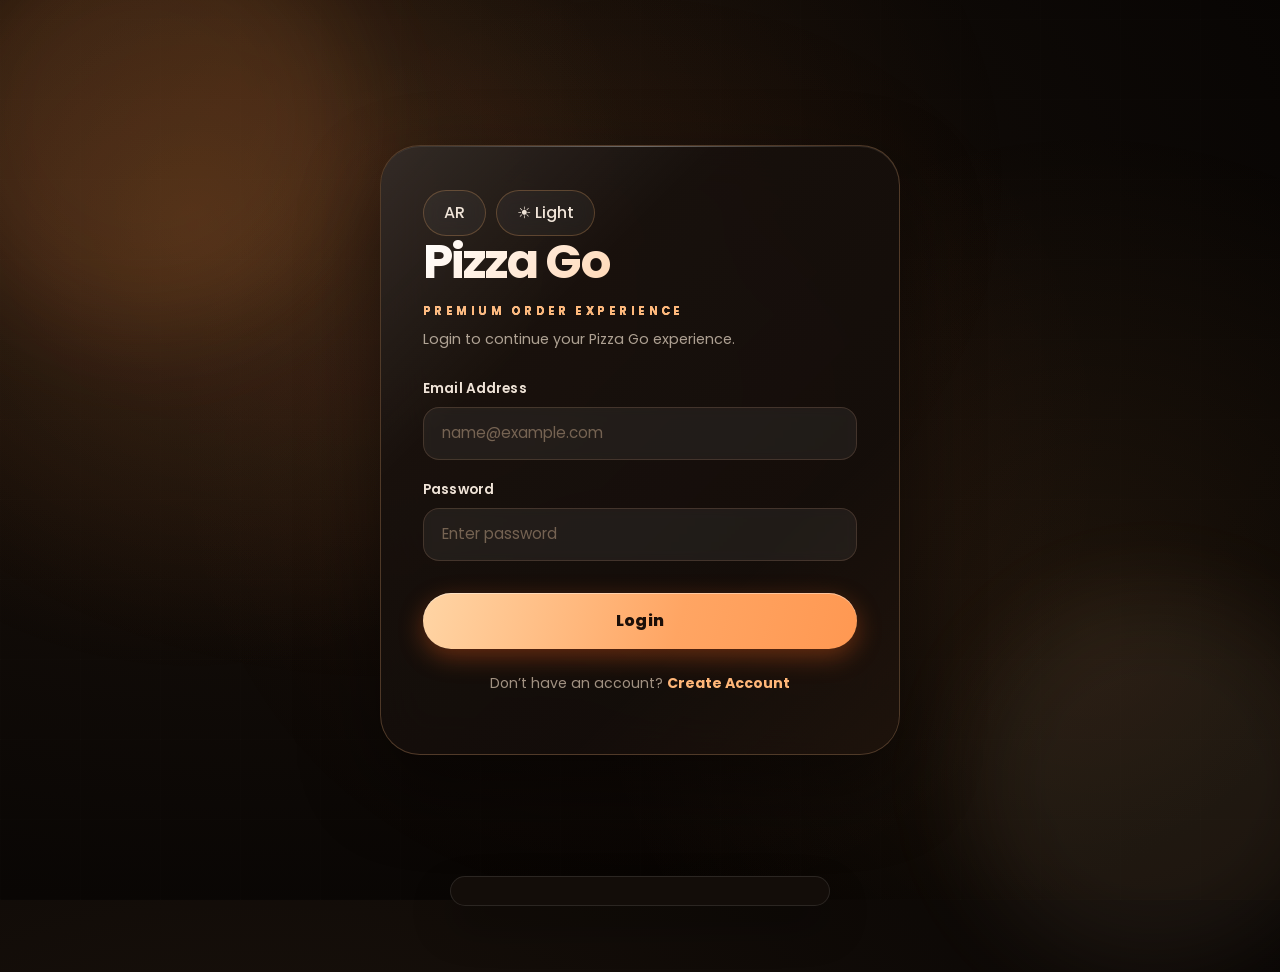
==== pages/my-orders.html @ b51ce788 "Initial commit" ====
<!DOCTYPE html>
<html lang="en">
<head>
  <meta charset="UTF-8" />
  <meta name="viewport" content="width=device-width, initial-scale=1.0" />

  <title>Pizza Go - My Orders</title>

  <link rel="preconnect" href="https://fonts.googleapis.com">
  <link rel="preconnect" href="https://fonts.gstatic.com" crossorigin>

  <link
    href="https://fonts.googleapis.com/css2?family=Poppins:wght@300;400;500;600;700;800&display=swap"
    rel="stylesheet"
  />

  <link rel="stylesheet" href="../css/global.css" />
  <link rel="stylesheet" href="../css/my-orders.css" />
</head>

<body>
  <header class="topbar">
    <h1>🍕 My Orders</h1>

    <div class="topbar-actions">
      <a class="ghost-btn" href="./order.html">New Order</a>
      <button id="logoutBtn" class="ghost-btn" type="button">Logout</button>
    </div>
  </header>

  <main class="orders-page">
    <section class="card orders-card">
      <div class="section-head">
        <div>
          <p class="eyebrow">Order history</p>
          <h2>All your pizza orders</h2>
          <p class="muted">Track every order and its current machine status.</p>
        </div>

        <button id="refreshBtn" class="ghost-btn small" type="button">
          Refresh
        </button>
      </div>

      <div id="ordersContainer" class="orders-list">
        <p class="muted">Loading your orders...</p>
      </div>
    </section>
  </main>

  <div id="toast" class="toast"></div>

  <script src="../js/config.js"></script>
  <script src="../js/my-orders.js"></script>
</body>
</html>
---- css/global.css ----
/* global.css - Enhanced Professional Version */
:root {
  --bg: #0a0604;
  --bg-2: #16100c;
  --bg-3: #1f1611;
  --surface: rgba(25, 18, 14, 0.85);
  --surface-strong: rgba(35, 25, 20, 0.95);
  --surface-soft: rgba(255, 248, 241, 0.06);
  --card-border: rgba(255, 181, 108, 0.2);
  --card-border-strong: rgba(255, 181, 108, 0.4);
  --text: #fffaf5;
  --text-soft: #f0e4d8;
  --muted: #c5b5a5;
  --primary: #ff8c42;
  --primary-2: #ffb15c;
  --primary-dark: #e57a2a;
  --primary-light: #ffa35c;
  --accent: #ffe6cc;
  --accent-glow: rgba(255, 140, 66, 0.3);
  --success: #4cd964;
  --danger: #ff5e5e;
  --warning: #ffcc00;
  --info: #5ac8fa;
  --shadow-sm: 0 4px 12px rgba(0, 0, 0, 0.2);
  --shadow-md: 0 8px 24px rgba(0, 0, 0, 0.25);
  --shadow-lg: 0 16px 48px rgba(0, 0, 0, 0.3);
  --shadow-xl: 0 32px 80px rgba(0, 0, 0, 0.35);
  --radius-sm: 12px;
  --radius-md: 16px;
  --radius-lg: 24px;
  --radius-xl: 32px;
  --radius-2xl: 40px;
  --max-width: 1280px;
  --transition-fast: 0.15s ease;
  --transition-base: 0.25s ease;
  --transition-slow: 0.4s ease;
}

* {
  box-sizing: border-box;
  margin: 0;
  padding: 0;
}

html {
  scroll-behavior: smooth;
}

html,
body {
  margin: 0;
  padding: 0;
  min-height: 100vh;
}

body {
  font-family: 'Inter', 'Poppins', system-ui, -apple-system, BlinkMacSystemFont, 'Segoe UI', sans-serif;
  color: var(--text);
  background: radial-gradient(ellipse at 20% 30%, #1a120c, #050302 90%);
  position: relative;
  overflow-x: hidden;
  line-height: 1.5;
  font-weight: 400;
  -webkit-font-smoothing: antialiased;
  -moz-osx-font-smoothing: grayscale;
}

/* Animated gradient background */
body::before {
  content: '';
  position: fixed;
  inset: 0;
  background: 
    radial-gradient(circle at 15% 25%, rgba(255, 140, 66, 0.12) 0%, transparent 35%),
    radial-gradient(circle at 85% 70%, rgba(255, 177, 92, 0.08) 0%, transparent 40%),
    radial-gradient(circle at 50% 50%, rgba(255, 100, 50, 0.05) 0%, transparent 60%);
  pointer-events: none;
  z-index: -2;
}

body::after {
  content: '';
  position: fixed;
  inset: 0;
  background-image: 
    repeating-linear-gradient(90deg, rgba(255, 255, 255, 0.02) 0px, rgba(255, 255, 255, 0.02) 1px, transparent 1px, transparent 80px),
    repeating-linear-gradient(0deg, rgba(255, 255, 255, 0.02) 0px, rgba(255, 255, 255, 0.02) 1px, transparent 1px, transparent 80px);
  pointer-events: none;
  z-index: -1;
  opacity: 0.5;
}

/* Smooth scrollbar */
::-webkit-scrollbar {
  width: 8px;
  height: 8px;
}

::-webkit-scrollbar-track {
  background: rgba(20, 12, 8, 0.6);
  border-radius: 10px;
}

::-webkit-scrollbar-thumb {
  background: linear-gradient(135deg, #ffa563, #ff6b2a);
  border-radius: 10px;
}

::-webkit-scrollbar-thumb:hover {
  background: linear-gradient(135deg, #ffb87a, #ff7a3a);
}

/* Selection styling */
::selection {
  background: rgba(255, 140, 66, 0.4);
  color: #fff;
}

::-moz-selection {
  background: rgba(255, 140, 66, 0.4);
  color: #fff;
}

/* Typography enhancements */
h1, h2, h3, h4, h5, h6 {
  font-weight: 700;
  line-height: 1.2;
  letter-spacing: -0.02em;
}

h1 {
  font-size: clamp(2rem, 5vw, 3rem);
}

h2 {
  font-size: clamp(1.5rem, 4vw, 2rem);
}

h3 {
  font-size: clamp(1.25rem, 3vw, 1.5rem);
}

p {
  margin-bottom: 1rem;
}

a {
  color: inherit;
  text-decoration: none;
  transition: color var(--transition-fast);
}

button,
input,
select,
textarea {
  font: inherit;
}

button {
  cursor: pointer;
  transition: all var(--transition-base);
  border: none;
  background: none;
}

button:hover:not(:disabled) {
  transform: translateY(-2px);
}

button:active:not(:disabled) {
  transform: translateY(0);
}

input {
  transition: all var(--transition-base);
}

input:focus {
  outline: none;
}

/* Utility classes */
.hidden {
  display: none !important;
}

.visually-hidden {
  position: absolute;
  width: 1px;
  height: 1px;
  padding: 0;
  margin: -1px;
  overflow: hidden;
  clip: rect(0, 0, 0, 0);
  white-space: nowrap;
  border-width: 0;
}

/* Enhanced Button Styles */
.primary-btn {
  width: 100%;
  border: none;
  padding: 16px 24px;
  color: #1c0f08;
  font-weight: 800;
  letter-spacing: 0.02em;
  border-radius: 100px;
  background: linear-gradient(105deg, #ffd5a5 0%, #ffa563 30%, #ff8c42 70%, #ff6b2a 100%);
  background-size: 200% auto;
  box-shadow: 0 8px 24px rgba(255, 100, 30, 0.35), inset 0 1px 0 rgba(255, 255, 255, 0.4);
  text-decoration: none;
  display: inline-flex;
  align-items: center;
  justify-content: center;
  text-align: center;
  gap: 8px;
  transition: all 0.3s cubic-bezier(0.2, 0.9, 0.4, 1.1);
  position: relative;
  overflow: hidden;
  cursor: pointer;
}

.primary-btn:hover {
  transform: translateY(-3px);
  background-position: 100% 0;
  box-shadow: 0 12px 32px rgba(255, 100, 30, 0.45), inset 0 1px 0 rgba(255, 255, 255, 0.5);
}

.primary-btn:active {
  transform: translateY(0);
}

.secondary-btn {
  width: 100%;
  border: 1px solid rgba(255, 181, 108, 0.4);
  background: linear-gradient(180deg, rgba(255, 255, 255, 0.06), rgba(255, 255, 255, 0.02));
  color: var(--text-soft);
  border-radius: 100px;
  padding: 14px 22px;
  font-weight: 600;
  backdrop-filter: blur(8px);
  transition: all var(--transition-base);
  cursor: pointer;
}

.secondary-btn:hover {
  border-color: rgba(255, 181, 108, 0.7);
  background: rgba(255, 255, 255, 0.1);
  transform: translateY(-2px);
}

.ghost-btn {
  border: 1px solid rgba(255, 181, 108, 0.25);
  background: rgba(255, 255, 255, 0.04);
  color: var(--text-soft);
  border-radius: 100px;
  padding: 10px 20px;
  font-weight: 500;
  backdrop-filter: blur(8px);
  transition: all var(--transition-base);
  cursor: pointer;
}

.ghost-btn:hover {
  border-color: rgba(255, 181, 108, 0.5);
  background: rgba(255, 255, 255, 0.08);
  transform: translateY(-1px);
}

.ghost-btn.small {
  padding: 8px 16px;
  font-size: 0.85rem;
}

/* Card Styles */
.card {
  background: linear-gradient(135deg, rgba(30, 22, 18, 0.85), rgba(20, 14, 10, 0.9));
  border: 1px solid var(--card-border);
  border-radius: var(--radius-2xl);
  box-shadow: var(--shadow-xl);
  backdrop-filter: blur(20px);
  padding: 32px;
  position: relative;
  overflow: hidden;
  transition: all var(--transition-base);
}

.card:hover {
  border-color: rgba(255, 181, 108, 0.35);
  box-shadow: 0 36px 90px rgba(0, 0, 0, 0.4);
}

.card::before {
  content: '';
  position: absolute;
  inset: 0;
  background: linear-gradient(135deg, rgba(255, 255, 255, 0.08) 0%, transparent 40%, transparent 70%, rgba(255, 177, 92, 0.04) 100%);
  pointer-events: none;
  border-radius: inherit;
}

.card::after {
  content: '';
  position: absolute;
  top: 0;
  left: 10%;
  right: 10%;
  height: 1px;
  background: linear-gradient(90deg, transparent, rgba(255, 255, 255, 0.25), transparent);
  pointer-events: none;
}

/* Form Styles */
label {
  display: block;
  margin-top: 20px;
}

label span {
  display: block;
  font-size: 0.85rem;
  font-weight: 600;
  margin-bottom: 8px;
  color: var(--text-soft);
  letter-spacing: 0.01em;
}

input, textarea, select {
  width: 100%;
  border: 1.5px solid rgba(255, 194, 153, 0.15);
  background: rgba(255, 255, 255, 0.06);
  border-radius: 16px;
  padding: 14px 18px;
  outline: none;
  color: var(--text);
  backdrop-filter: blur(4px);
  font-size: 0.95rem;
  transition: all var(--transition-base);
}

input::placeholder, textarea::placeholder {
  color: rgba(200, 170, 140, 0.5);
}

input:hover, textarea:hover, select:hover {
  border-color: rgba(255, 181, 108, 0.35);
  background: rgba(255, 255, 255, 0.08);
}

input:focus, textarea:focus, select:focus {
  border-color: var(--primary);
  background: rgba(255, 255, 255, 0.1);
  box-shadow: 0 0 0 4px rgba(255, 140, 66, 0.15);
}

/* Topbar */
.topbar {
  width: min(var(--max-width), calc(100% - 48px));
  margin: 0 auto;
  padding: 24px 0 16px;
  display: flex;
  justify-content: space-between;
  align-items: center;
  gap: 24px;
  flex-wrap: wrap;
  position: relative;
  z-index: 10;
}

.topbar h1 {
  margin: 0;
  font-size: clamp(1.6rem, 3vw, 2rem);
  letter-spacing: -0.03em;
  display: flex;
  align-items: center;
  gap: 12px;
  background: linear-gradient(135deg, #fff, #ffd5b0);
  -webkit-background-clip: text;
  background-clip: text;
  color: transparent;
}

.topbar-actions {
  display: flex;
  gap: 12px;
  align-items: center;
  flex-wrap: wrap;
}

.user-chip {
  padding: 8px 18px;
  border-radius: 100px;
  background: rgba(255, 255, 255, 0.06);
  border: 1px solid rgba(255, 181, 108, 0.25);
  font-weight: 600;
  backdrop-filter: blur(12px);
  color: var(--text-soft);
  font-size: 0.85rem;
}

/* Section Headers */
.section-head {
  display: flex;
  justify-content: space-between;
  align-items: flex-start;
  gap: 16px;
  margin-bottom: 28px;
  flex-wrap: wrap;
}

.section-head h2 {
  margin: 0;
  font-size: clamp(1.4rem, 3vw, 1.8rem);
  letter-spacing: -0.02em;
}

.eyebrow {
  margin: 0 0 8px;
  color: var(--primary-2);
  text-transform: uppercase;
  letter-spacing: 0.2em;
  font-size: 0.7rem;
  font-weight: 800;
}

/* Status Pill */
.status-pill {
  padding: 8px 16px;
  background: rgba(76, 217, 100, 0.12);
  color: #6bdc7e;
  border-radius: 100px;
  font-size: 0.8rem;
  font-weight: 700;
  border: 1px solid rgba(76, 217, 100, 0.2);
  backdrop-filter: blur(4px);
}

/* Summary Box */
.summary-box {
  margin-top: 24px;
  padding: 24px;
  border-radius: 24px;
  background: linear-gradient(135deg, rgba(255, 255, 255, 0.06), rgba(255, 255, 255, 0.02));
  border: 1px solid rgba(255, 194, 153, 0.12);
}

.summary-row {
  display: flex;
  justify-content: space-between;
  align-items: center;
  gap: 16px;
  padding: 12px 0;
}

.summary-row span {
  color: var(--muted);
  font-size: 0.9rem;
}

.summary-row strong {
  color: var(--text-soft);
  font-weight: 600;
}

.summary-row.total {
  margin-top: 12px;
  padding-top: 16px;
  border-top: 1px dashed rgba(255, 177, 92, 0.25);
  font-size: 1.1rem;
}

.summary-row.total span,
.summary-row.total strong {
  color: var(--text);
  font-weight: 800;
}

/* Toast Notifications */
.toast {
  position: fixed;
  left: 50%;
  bottom: 30px;
  transform: translateX(-50%) translateY(120%);
  min-width: min(90vw, 380px);
  max-width: 560px;
  padding: 14px 22px;
  border-radius: 60px;
  background: rgba(20, 14, 10, 0.98);
  color: white;
  font-weight: 600;
  box-shadow: 0 20px 40px rgba(0, 0, 0, 0.3);
  transition: transform 0.35s cubic-bezier(0.2, 0.9, 0.4, 1.1);
  z-index: 1000;
  border: 1px solid rgba(255, 255, 255, 0.1);
  backdrop-filter: blur(20px);
  text-align: center;
  font-size: 0.9rem;
}

.toast.show {
  transform: translateX(-50%) translateY(0);
}

.toast.success {
  background: linear-gradient(135deg, rgba(40, 110, 70, 0.98), rgba(30, 90, 55, 0.98));
  border-color: rgba(76, 217, 100, 0.3);
}

.toast.error {
  background: linear-gradient(135deg, rgba(140, 40, 40, 0.98), rgba(100, 30, 30, 0.98));
  border-color: rgba(255, 94, 94, 0.3);
}

/* Loader */
.loader {
  position: fixed;
  inset: 0;
  background: rgba(8, 6, 5, 0.7);
  display: grid;
  place-items: center;
  z-index: 1001;
  backdrop-filter: blur(12px);
  animation: fadeIn 0.2s ease;
}

@keyframes fadeIn {
  from { opacity: 0; }
  to { opacity: 1; }
}

.loader-card {
  width: min(90vw, 340px);
  background: linear-gradient(135deg, rgba(30, 22, 18, 0.96), rgba(20, 14, 10, 0.96));
  border-radius: 32px;
  padding: 40px 32px;
  text-align: center;
  box-shadow: var(--shadow-xl);
  border: 1px solid rgba(255, 181, 108, 0.2);
  backdrop-filter: blur(4px);
}

.spinner {
  width: 52px;
  height: 52px;
  border-radius: 50%;
  border: 3px solid rgba(255, 255, 255, 0.1);
  border-top-color: var(--primary-2);
  border-right-color: var(--primary);
  margin: 0 auto 20px;
  animation: spin 0.8s linear infinite;
}

@keyframes spin {
  to { transform: rotate(360deg); }
}

.muted {
  color: var(--muted);
  line-height: 1.6;
  font-size: 0.9rem;
}

/* Responsive */
@media (max-width: 900px) {
  .topbar {
    width: min(100% - 32px, var(--max-width));
    padding-top: 20px;
    flex-direction: column;
    align-items: flex-start;
  }

  .card {
    padding: 24px;
    border-radius: 28px;
  }
}

@media (max-width: 640px) {
  .topbar {
    width: calc(100% - 24px);
  }

  .card {
    padding: 20px;
    border-radius: 24px;
  }
}

/* global.css - Fixed Light Theme Section (replace the existing light theme) */

:root[data-theme="light"] {
  --bg: #eabf8e;
  --bg-2: #b2895b;
  --bg-3: #5b3f26;
  --surface: rgba(127, 94, 61, 0.92);
  --surface-strong: rgba(246, 132, 132, 0.96);
  --surface-soft: rgba(255, 140, 66, 0.05);
  --card-border: rgba(180, 100, 50, 0.15);
  --card-border-strong: rgba(180, 100, 50, 0.3);
  --text: #2a1f18;
  --text-soft: #5a4a3a;
  --muted: #9a8a7a;
  --primary: #e57a2a;
  --primary-2: #f09a4a;
  --primary-dark: #c96820;
  --primary-light: #f37202;
  --accent: #cf7119;
  --accent-glow: rgba(229, 122, 42, 0.15);
  --success: #3aa86a;
  --danger: #d94a4a;
  --shadow-sm: 0 2px 8px rgba(90, 50, 25, 0.06);
  --shadow-md: 0 4px 16px rgba(90, 50, 25, 0.08);
  --shadow-lg: 0 8px 32px rgba(90, 50, 25, 0.1);
  --shadow-xl: 0 16px 48px rgba(90, 50, 25, 0.12);
}

:root[data-theme="light"] body {
  background: linear-gradient(135deg, #fef9f2 0%, #f7efe6 50%, #f2e8df 100%);
}

:root[data-theme="light"] body::before {
  background: 
    radial-gradient(circle at 20% 30%, rgba(229, 122, 42, 0.08) 0%, transparent 50%),
    radial-gradient(circle at 80% 70%, rgba(240, 154, 74, 0.06) 0%, transparent 50%);
  opacity: 1;
}

:root[data-theme="light"] .card {
  background: linear-gradient(135deg, rgba(255, 255, 255, 0.92), rgba(250, 245, 240, 0.88));
  border: 1px solid rgba(180, 100, 50, 0.12);
  backdrop-filter: blur(12px);
}

:root[data-theme="light"] .card::before {
  background: linear-gradient(135deg, rgba(255, 255, 255, 0.4), transparent 50%);
}

:root[data-theme="light"] .ghost-btn,
:root[data-theme="light"] .user-chip {
  background: rgba(255, 255, 255, 0.75);
  border-color: rgba(180, 100, 50, 0.2);
  color: var(--text-soft);
}

:root[data-theme="light"] .ghost-btn:hover {
  background: rgba(255, 255, 255, 0.9);
  border-color: rgba(229, 122, 42, 0.4);
}

:root[data-theme="light"] input,
:root[data-theme="light"] textarea,
:root[data-theme="light"] select {
  background: rgba(255, 255, 255, 0.85);
  border-color: rgba(180, 100, 50, 0.15);
  color: var(--text);
}

:root[data-theme="light"] input:focus,
:root[data-theme="light"] textarea:focus,
:root[data-theme="light"] select:focus {
  border-color: var(--primary);
  box-shadow: 0 0 0 3px rgba(229, 122, 42, 0.12);
}

:root[data-theme="light"] input::placeholder {
  color: #c0b0a0;
}

:root[data-theme="light"] .primary-btn {
  background: linear-gradient(105deg, #f09a4a, #e57a2a, #d96a1a);
  box-shadow: 0 6px 18px rgba(229, 122, 42, 0.25);
  color: #fff;
}

:root[data-theme="light"] .primary-btn:hover {
  box-shadow: 0 10px 24px rgba(229, 122, 42, 0.35);
}

:root[data-theme="light"] .secondary-btn {
  border-color: rgba(180, 100, 50, 0.3);
  background: rgba(255, 255, 255, 0.6);
}

:root[data-theme="light"] .stat-box,
:root[data-theme="light"] .topping-item {
  background: rgba(255, 255, 255, 0.5);
  border-color: rgba(180, 100, 50, 0.1);
}

:root[data-theme="light"] .topping-item.active {
  background: linear-gradient(135deg, rgba(229, 122, 42, 0.08), rgba(255, 255, 255, 0.6));
  border-color: rgba(229, 122, 42, 0.35);
}

:root[data-theme="light"] .summary-box {
  background: rgba(255, 255, 255, 0.5);
  border-color: rgba(180, 100, 50, 0.1);
}

:root[data-theme="light"] .toast {
  background: rgba(50, 40, 35, 0.95);
  color: #f5ede4;
}

:root[data-theme="light"] .toast.success {
  background: linear-gradient(135deg, rgba(58, 168, 106, 0.95), rgba(40, 130, 80, 0.95));
}

:root[data-theme="light"] .toast.error {
  background: linear-gradient(135deg, rgba(217, 74, 74, 0.95), rgba(180, 50, 50, 0.95));
}

:root[data-theme="light"] .level-card,
:root[data-theme="light"] .game-card {
  background: rgba(250, 245, 240, 0.9);
  border-color: rgba(180, 100, 50, 0.15);
}

:root[data-theme="light"] .game-area {
  background: rgba(240, 235, 228, 0.3);
  border-color: rgba(180, 100, 50, 0.12);
}

:root[data-theme="light"] .end-overlay {
  background: rgba(250, 245, 240, 0.95);
}

:root[data-theme="light"] .end-title {
  background: linear-gradient(135deg, #e57a2a, #c96820);
  -webkit-background-clip: text;
  background-clip: text;
  color: transparent;
}

:root[data-theme="light"] .end-score-display {
  color: #e57a2a;
}

:root[data-theme="light"] .bank-card-front,
:root[data-theme="light"] .bank-card-back {
  background: linear-gradient(135deg, #e8e0d8 0%, #d8d0c8 55%, #c8c0b8 100%);
}

:root[data-theme="light"] .card-holder-name,
:root[data-theme="light"] .stripe-number {
  color: #2a1f18;
}

:root[data-theme="light"] .card-label {
  color: rgba(42, 31, 24, 0.6);
}

:root[data-theme="light"] .card-brand {
  color: #2a1f18;
}

:root[data-theme="light"] .step {
  background: rgba(255, 255, 255, 0.6);
  border-color: rgba(180, 100, 50, 0.12);
}

:root[data-theme="light"] .step.active {
  border-color: #e57a2a;
  background: rgba(229, 122, 42, 0.08);
}

:root[data-theme="light"] .step.done {
  background: rgba(58, 168, 106, 0.12);
}

:root[data-theme="light"] .time-bar-wrap {
  background: rgba(180, 100, 50, 0.12);
}

:root[data-theme="light"] .time-bar {
  background: linear-gradient(90deg, #e57a2a, #f09a4a);
}

:root[data-theme="light"] .hint-chip {
  background: rgba(229, 122, 42, 0.08);
  border-color: rgba(229, 122, 42, 0.2);
  color: #e57a2a;
}

:root[data-theme="light"] .status-btn {
  background: linear-gradient(135deg, #f09a4a, #e57a2a);
  color: white;
}

:root[data-theme="light"] .status-btn:disabled {
  opacity: 0.4;
}

/* Fix for text contrast in light mode */
:root[data-theme="light"] h1,
:root[data-theme="light"] h2,
:root[data-theme="light"] h3,
:root[data-theme="light"] h4 {
  color: #2a1f18;
}

:root[data-theme="light"] .muted {
  color: #9a8a7a;
}

:root[data-theme="light"] .eyebrow {
  color: #e57a2a;
}

:root[data-theme="light"] .stat-value {
  color: #e57a2a;
}

:root[data-theme="light"] .stat-label {
  color: #9a8a7a;
}

:root[data-theme="light"] .combo-display {
  color: #e57a2a;
}

:root[data-theme="light"] .new-best {
  color: #e57a2a;
}

:root[data-theme="light"] .badge-text {
  background: linear-gradient(135deg, #e57a2a, #c96820);
  -webkit-background-clip: text;
  background-clip: text;
  color: transparent;
}
---- css/my-orders.css ----
.orders-page {
  width: min(var(--max-width), calc(100% - 32px));
  margin: 34px auto 70px;
}

.orders-card {
  min-height: 520px;
}

.orders-list {
  display: grid;
  gap: 18px;
  margin-top: 24px;
}

.order-item {
  position: relative;
  z-index: 1;
  padding: 22px;
  border-radius: 26px;
  background: rgba(255, 255, 255, 0.055);
  border: 1px solid rgba(255, 194, 153, 0.14);
  box-shadow: var(--shadow-soft);
}

.order-main {
  display: flex;
  justify-content: space-between;
  align-items: flex-start;
  gap: 16px;
  margin-bottom: 18px;
}

.order-main h3 {
  margin: 0 0 6px;
  font-size: 1.2rem;
}

.order-status {
  padding: 9px 13px;
  border-radius: 999px;
  font-size: 0.82rem;
  font-weight: 800;
  white-space: nowrap;
}

.order-status.ready {
  background: rgba(89, 212, 154, 0.13);
  color: #8ef0bc;
  border: 1px solid rgba(89, 212, 154, 0.24);
}

.order-status.error {
  background: rgba(255, 109, 109, 0.13);
  color: #ff9a9a;
  border: 1px solid rgba(255, 109, 109, 0.24);
}

.order-status.queued {
  background: rgba(255, 226, 184, 0.13);
  color: #ffe2b8;
  border: 1px solid rgba(255, 226, 184, 0.22);
}

.order-status.progress {
  background: rgba(255, 140, 66, 0.14);
  color: #ffbc82;
  border: 1px solid rgba(255, 140, 66, 0.25);
}

.order-details {
  display: grid;
  grid-template-columns: repeat(3, 1fr);
  gap: 14px;
  margin-bottom: 18px;
}

.order-details div {
  padding: 14px;
  border-radius: 18px;
  background: rgba(255, 255, 255, 0.045);
  border: 1px solid rgba(255, 255, 255, 0.07);
}

.order-details span {
  display: block;
  color: var(--muted);
  font-size: 0.82rem;
  margin-bottom: 6px;
}

.order-details strong {
  color: var(--text);
  font-size: 0.98rem;
}

.track-link {
  display: inline-flex;
  text-decoration: none;
  color: var(--primary-2);
  font-weight: 800;
}

.empty-state {
  text-align: center;
  padding: 60px 18px;
  position: relative;
  z-index: 1;
}

.empty-icon {
  font-size: 3.4rem;
  margin-bottom: 12px;
}

.empty-state h3 {
  margin-bottom: 8px;
}

.empty-state .primary-btn {
  max-width: 260px;
}

@media (max-width: 700px) {
  .orders-page {
    width: min(100% - 16px, var(--max-width));
    margin-top: 22px;
  }

  .order-main {
    flex-direction: column;
  }

  .order-details {
    grid-template-columns: 1fr;
  }
}
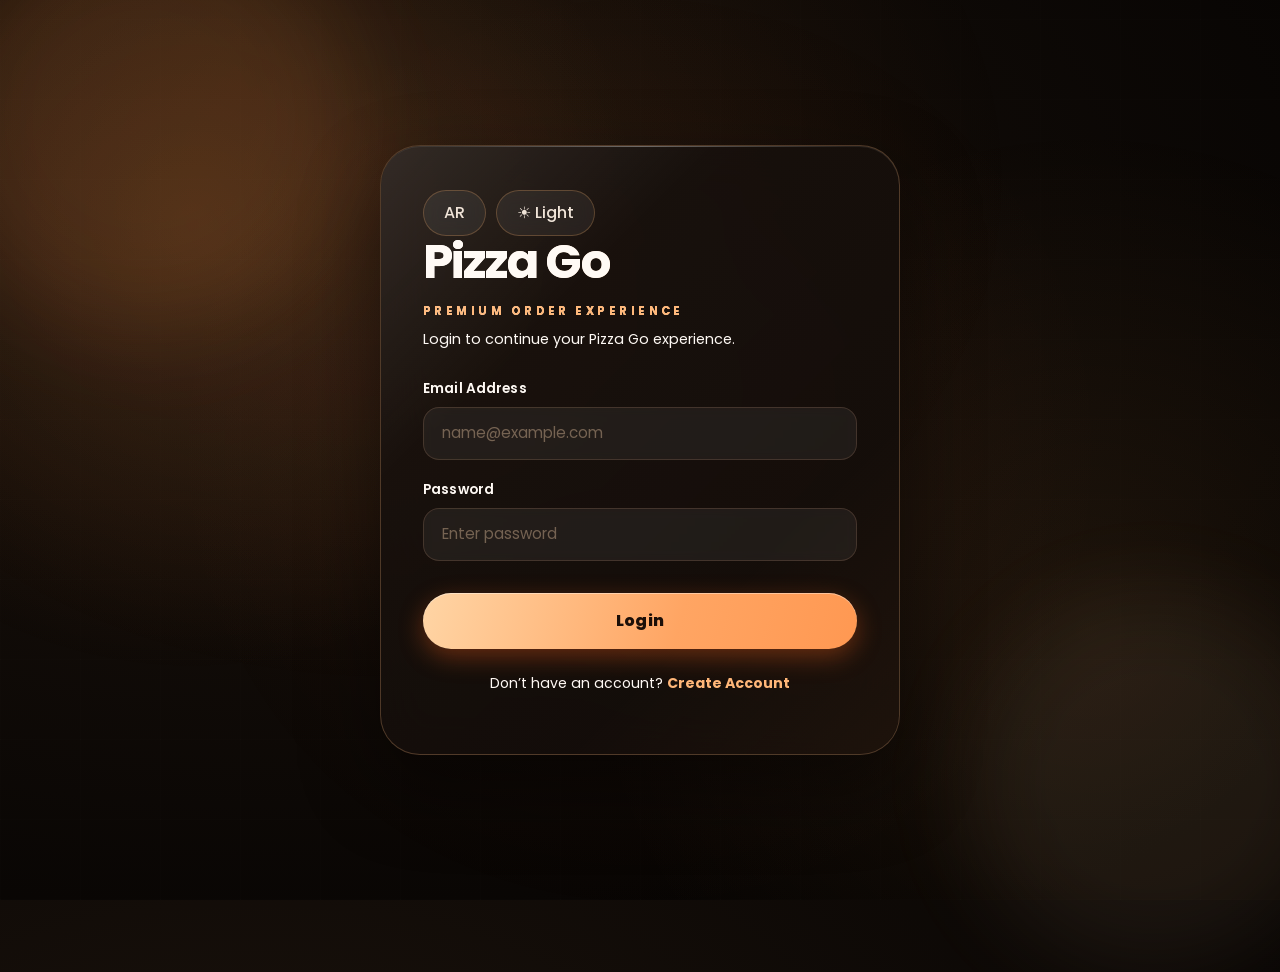
==== commit 15dd3497: "Fix dark mode mobile csءءءءs" ====
--- a/pages/my-orders.html
+++ b/pages/my-orders.html
@@ -52,5 +52,7 @@
 
   <script src="../js/config.js"></script>
   <script src="../js/my-orders.js"></script>
+  <script src="../js/theme.js"></script>
+
 </body>
 </html>
--- a/css/global.css
+++ b/css/global.css
@@ -496,10 +496,18 @@
   backdrop-filter: blur(20px);
   text-align: center;
   font-size: 0.9rem;
+
+  opacity: 0;
+  visibility: hidden;
+  pointer-events: none;
 }
 
 .toast.show {
   transform: translateX(-50%) translateY(0);
+
+  opacity: 1;
+  visibility: visible;
+  pointer-events: auto;
 }
 
 .toast.success {
@@ -829,4 +837,70 @@
   -webkit-background-clip: text;
   background-clip: text;
   color: transparent;
-}+}/* FORCE DARK MODE FIX FOR MOBILE */
+:root[data-theme="dark"] {
+  --bg: #0a0604;
+  --bg-2: #16100c;
+  --bg-3: #1f1611;
+  --surface: rgba(25, 18, 14, 0.95);
+  --surface-strong: rgba(35, 25, 20, 0.98);
+  --surface-soft: rgba(255, 248, 241, 0.06);
+  --card-border: rgba(255, 181, 108, 0.2);
+  --text: #fffaf5;
+  --text-soft: #f0e4d8;
+  --muted: #c5b5a5;
+  --primary: #ff8c42;
+  --primary-2: #ffb15c;
+}
+
+:root[data-theme="dark"] body {
+  background: radial-gradient(ellipse at 20% 30%, #1a120c, #050302 90%) !important;
+  color: var(--text) !important;
+}
+
+:root[data-theme="dark"] .card,
+:root[data-theme="dark"] .orders-card,
+:root[data-theme="dark"] .order-item,
+:root[data-theme="dark"] .summary-box {
+  background: linear-gradient(135deg, rgba(30, 22, 18, 0.92), rgba(20, 14, 10, 0.96)) !important;
+  color: var(--text) !important;
+  border-color: rgba(255, 181, 108, 0.2) !important;
+}
+
+:root[data-theme="dark"] .ghost-btn,
+:root[data-theme="dark"] .user-chip {
+  background: rgba(255, 255, 255, 0.06) !important;
+  color: var(--text-soft) !important;
+  border-color: rgba(255, 181, 108, 0.25) !important;
+}
+
+:root[data-theme="dark"] h1,
+:root[data-theme="dark"] h2,
+:root[data-theme="dark"] h3,
+:root[data-theme="dark"] h4,
+:root[data-theme="dark"] p,
+:root[data-theme="dark"] span,
+:root[data-theme="dark"] strong {
+  color: inherit;
+}
+
+:root[data-theme="dark"] .topbar h1 {
+  background: linear-gradient(135deg, #fff, #ffd5b0);
+  -webkit-background-clip: text;
+  background-clip: text;
+  color: transparent !important;
+}
+
+@media (max-width: 700px) {
+  :root[data-theme="dark"] body {
+    background: #0a0604 !important;
+  }
+
+  :root[data-theme="dark"] .card,
+  :root[data-theme="dark"] .orders-card,
+  :root[data-theme="dark"] .order-item {
+    background: rgba(20, 14, 10, 0.96) !important;
+  }
+}
+
+
